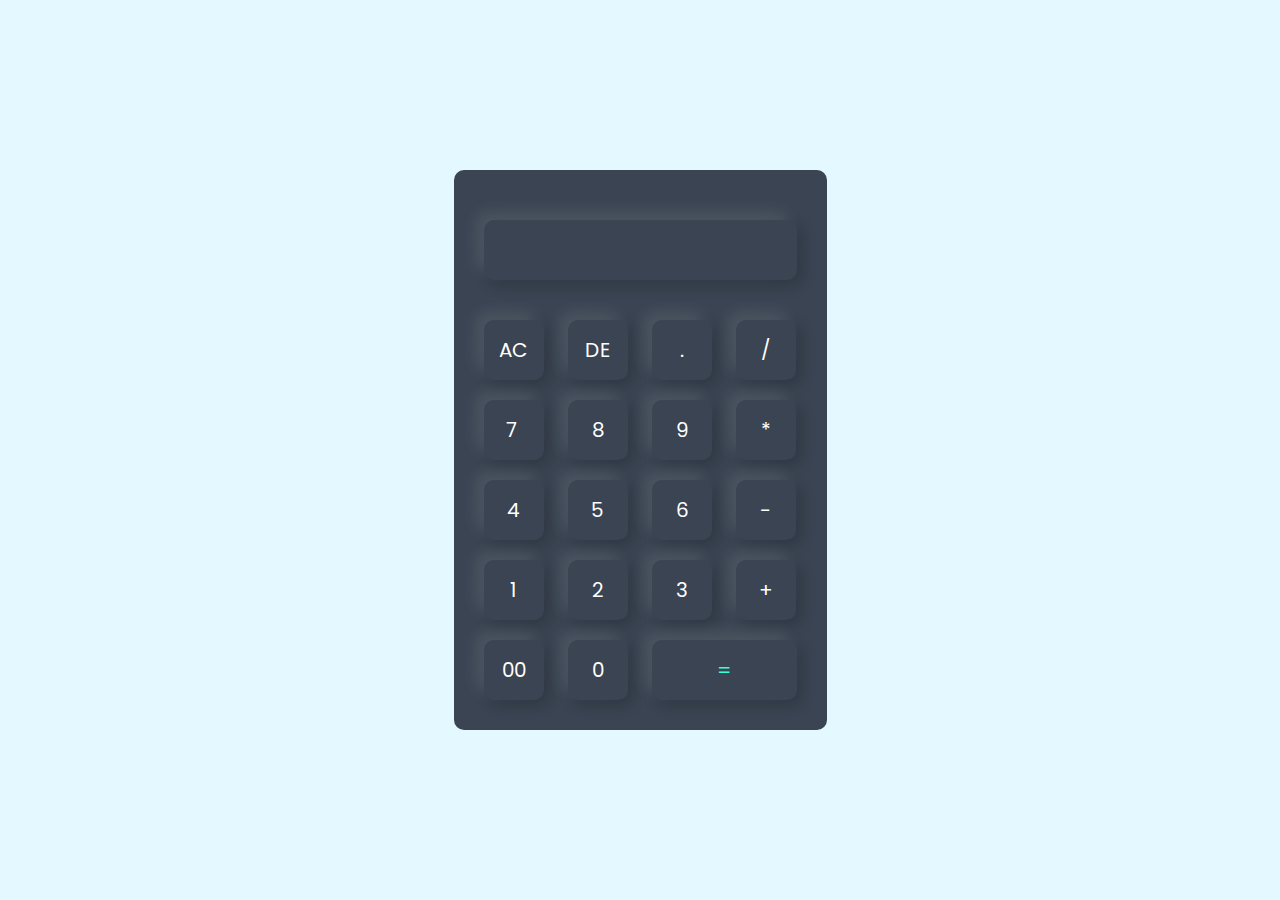
==== Calculator/index.html @ 851f5b6a "1st commit" ====
<!DOCTYPE html>
<html lang="en">
<head>
    <meta charset="UTF-8">
    <meta name="viewport" content="width=device-width, initial-scale=1.0">
    <link
    href="https://fonts.googleapis.com/css2?family=Inter:wght@400;500;600&family=Poppins:wght@100;200;300;400;500;600;700;800;900&display=swap"
    rel="stylesheet">
    <title>Age Calculator</title>
    <link rel="stylesheet" href="style.css">
    <script src="./app.js" defer></script>
</head>
<body>
     <div class="container">
        <div class="calculator">
            <form action="">
                <div class="display">
                    <input type="text" name="display">
                </div>
                <div>
                    <input type="button" value="AC">
                    <input type="button" value="DE">
                    <input type="button" value=".">
                    <input type="button" value="/">
                </div>
                <div>
                    <input type="button" value="7 " onclick="display.value += '7'">
                    <input type="button" value="8">
                    <input type="button" value="9">
                    <input type="button" value="*">
                </div>
                <div>
                    <input type="button" value="4">
                    <input type="button" value="5">
                    <input type="button" value="6">
                    <input type="button" value="-">
                </div>
                <div>
                    <input type="button" value="1">
                    <input type="button" value="2">
                    <input type="button" value="3">
                    <input type="button" value="+">
                </div>
                <div>
                    <input type="button" value="00">
                    <input type="button" value="0">
                    <input type="button" value="=" class="equal operator">
                    
                </div>
            </form>
        </div>
     </div>
</body>
</html>
---- Calculator/style.css ----
*{
    padding: 0;
    margin: 0;
    box-sizing: border-box;
    font-family: 'Poppins' , sans-serif;
}

button{
    font-family: inherit;
}
.container{
    background-color: #e3f9ff;
    width: 100%;
    height: 100vh;
    display: flex;
    align-items: center;
    justify-content: center;
}
.calculator{
    background: #3a4452;
    padding: 20px;
    border-radius: 10px;
}
.calculator form input{
    border: 0;
    outline: 0;
    width: 60px;
    height: 60px;
    border-radius: 10px;
    box-shadow: -8px -8px 15px rgba(255, 255, 255, 0.1), 5px 5px 15px rgba(0, 0, 0, 0.2);
    background: transparent;
    color: #fff;
    font-size: 20px;
    margin: 10px;
    cursor: pointer;
}
.display{
    display: flex;
    justify-content: flex-end;
    margin: 20px 0;
}
.display input{
    flex: 1;
    text-align: right;
    font-size: 45px;
    box-shadow: none;
    padding-right: 10px;
}
form input.equal{
    width: 145px;
}
form input.operator
{
    color: #33ffd8;
}
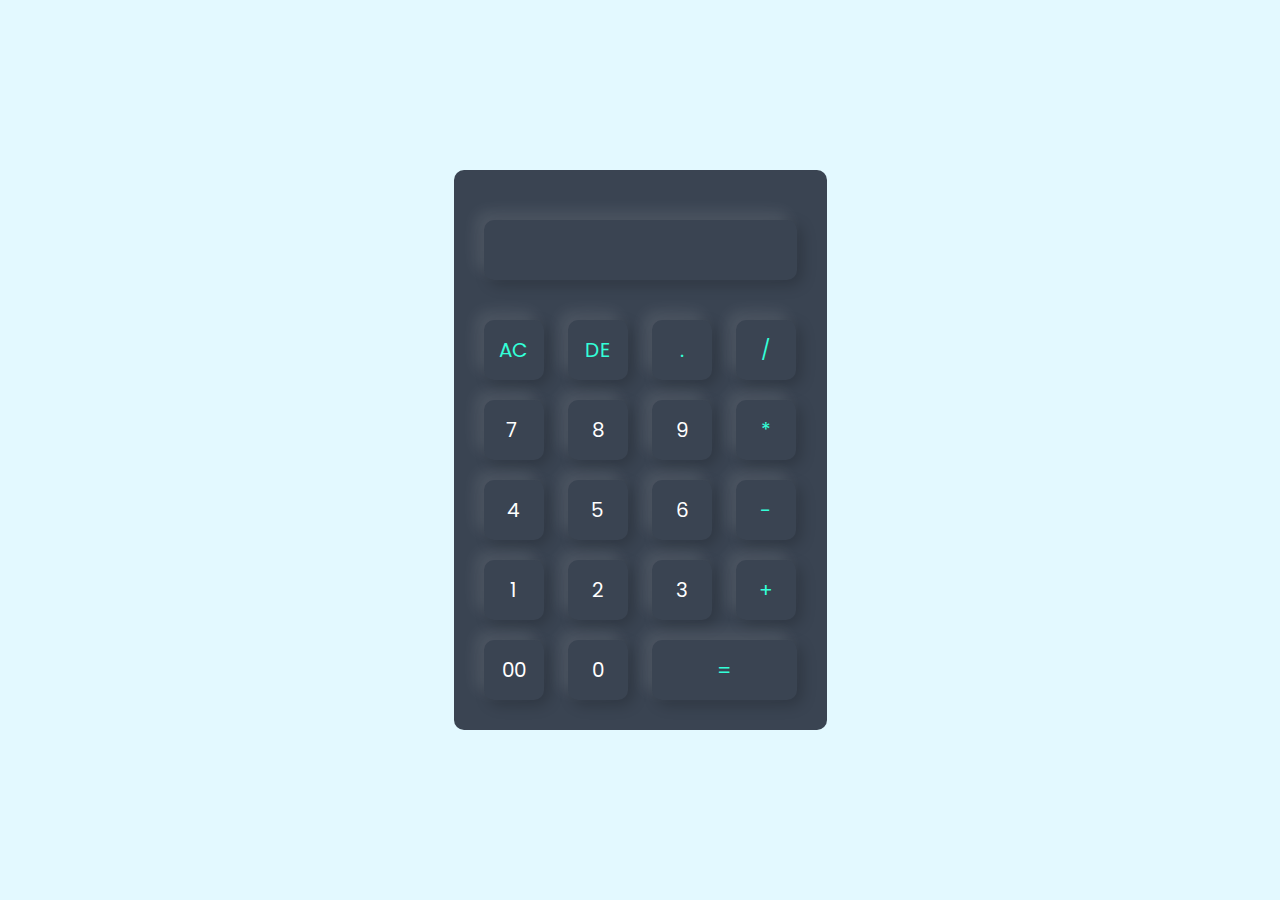
==== commit 5443a6e1: "2nd commit" ====
--- a/Calculator/index.html
+++ b/Calculator/index.html
@@ -18,33 +18,33 @@
                     <input type="text" name="display">
                 </div>
                 <div>
-                    <input type="button" value="AC">
-                    <input type="button" value="DE">
-                    <input type="button" value=".">
-                    <input type="button" value="/">
+                    <input type="button" value="AC" onclick="display.value = ''" class="operator">
+                    <input type="button" value="DE" onclick="display.value = display.value.toString().slice(0,-1)" class="operator">
+                    <input type="button" value="." onclick="display.value += '.'"class="operator">
+                    <input type="button" value="/" onclick="display.value += '/'" class="operator">
                 </div>
                 <div>
                     <input type="button" value="7 " onclick="display.value += '7'">
-                    <input type="button" value="8">
-                    <input type="button" value="9">
-                    <input type="button" value="*">
+                    <input type="button" value="8" onclick="display.value += '8'">
+                    <input type="button" value="9" onclick="display.value += '9'">
+                    <input type="button" value="*" onclick="display.value += '*'" class="operator">
                 </div>
                 <div>
-                    <input type="button" value="4">
-                    <input type="button" value="5">
-                    <input type="button" value="6">
-                    <input type="button" value="-">
+                    <input type="button" value="4" onclick="display.value += '4'">
+                    <input type="button" value="5" onclick="display.value += '5'">
+                    <input type="button" value="6" onclick="display.value += '6'">
+                    <input type="button" value="-" onclick="display.value += '-'" class="operator">
                 </div>
                 <div>
-                    <input type="button" value="1">
-                    <input type="button" value="2">
-                    <input type="button" value="3">
-                    <input type="button" value="+">
+                    <input type="button" value="1" onclick="display.value += '1'">
+                    <input type="button" value="2" onclick="display.value += '2'">
+                    <input type="button" value="3" onclick="display.value += '3'">
+                    <input type="button" value="+" onclick="display.value += '+'" class="operator">
                 </div>
                 <div>
-                    <input type="button" value="00">
-                    <input type="button" value="0">
-                    <input type="button" value="=" class="equal operator">
+                    <input type="button" value="00" onclick="display.value += '00'">
+                    <input type="button" value="0" onclick="display.value += '0'">
+                    <input type="button" value="=" class="equal operator" onclick="display.value=eval(display.value)">
                     
                 </div>
             </form>
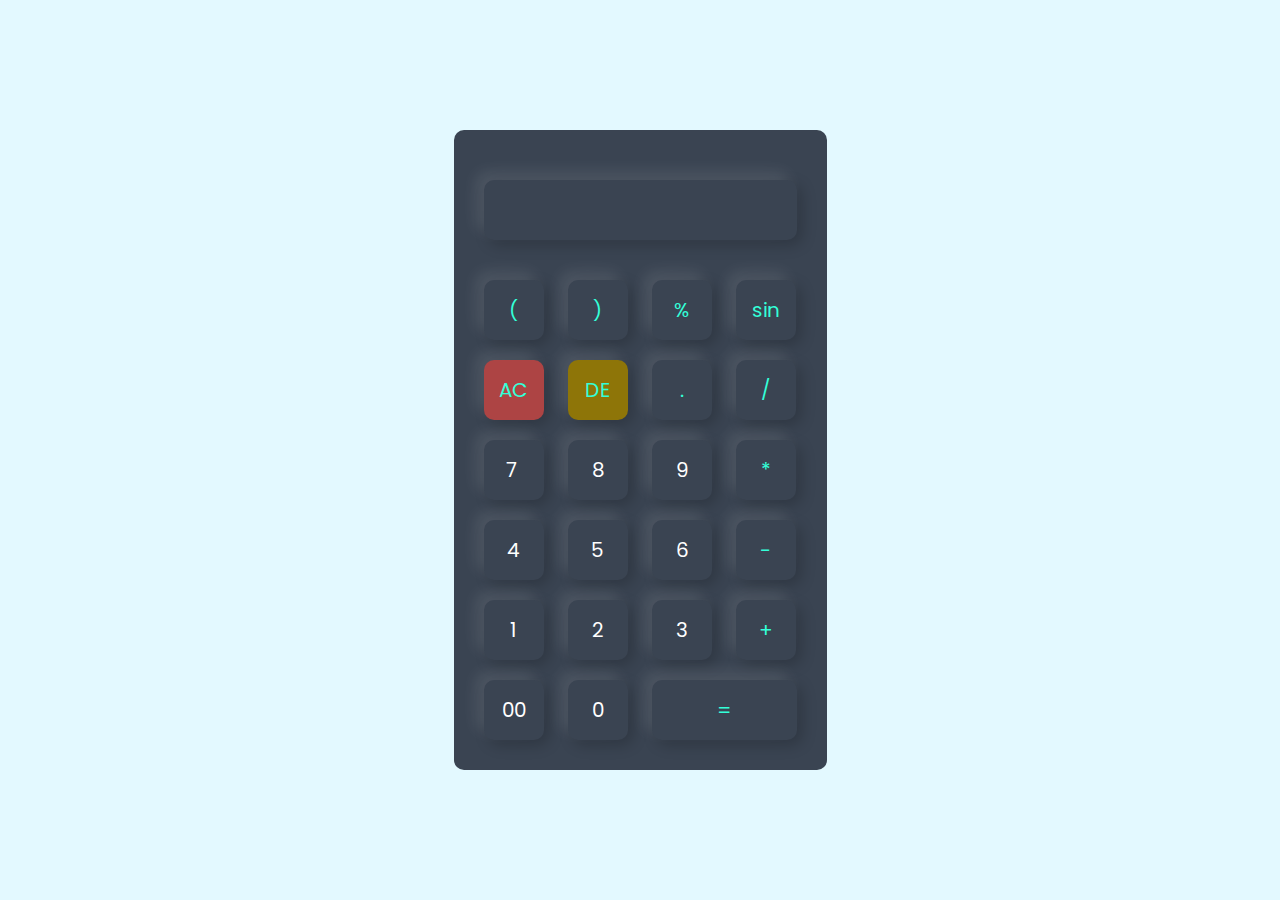
==== commit 654d013b: "1st commit" ====
--- a/Calculator/index.html
+++ b/Calculator/index.html
@@ -18,8 +18,14 @@
                     <input type="text" name="display">
                 </div>
                 <div>
-                    <input type="button" value="AC" onclick="display.value = ''" class="operator">
-                    <input type="button" value="DE" onclick="display.value = display.value.toString().slice(0,-1)" class="operator">
+                    <input type="button" value="(" onclick="display.value = '('" class="operator">
+                    <input type="button" value=")" onclick="display.value += ')'"class="operator">
+                    <input type="button" value="%" onclick="display.value += '%'" class="operator">
+                    <input type="button" value="sin" onclick="display.value += 'sin'" class="operator">
+                </div>
+                <div>
+                    <input type="button" value="AC" onclick="display.value = ''" class="operator clearAll">
+                    <input type="button" value="DE" onclick="display.value = display.value.toString().slice(0,-1)" class="operator deleteOne" >
                     <input type="button" value="." onclick="display.value += '.'"class="operator">
                     <input type="button" value="/" onclick="display.value += '/'" class="operator">
                 </div>
--- a/Calculator/style.css
+++ b/Calculator/style.css
@@ -53,3 +53,9 @@
 {
     color: #33ffd8;
 }
+form input.clearAll{
+    background-color: rgb(173, 68, 68);
+}
+form input.deleteOne{
+    background-color: rgb(142, 117, 8);
+}